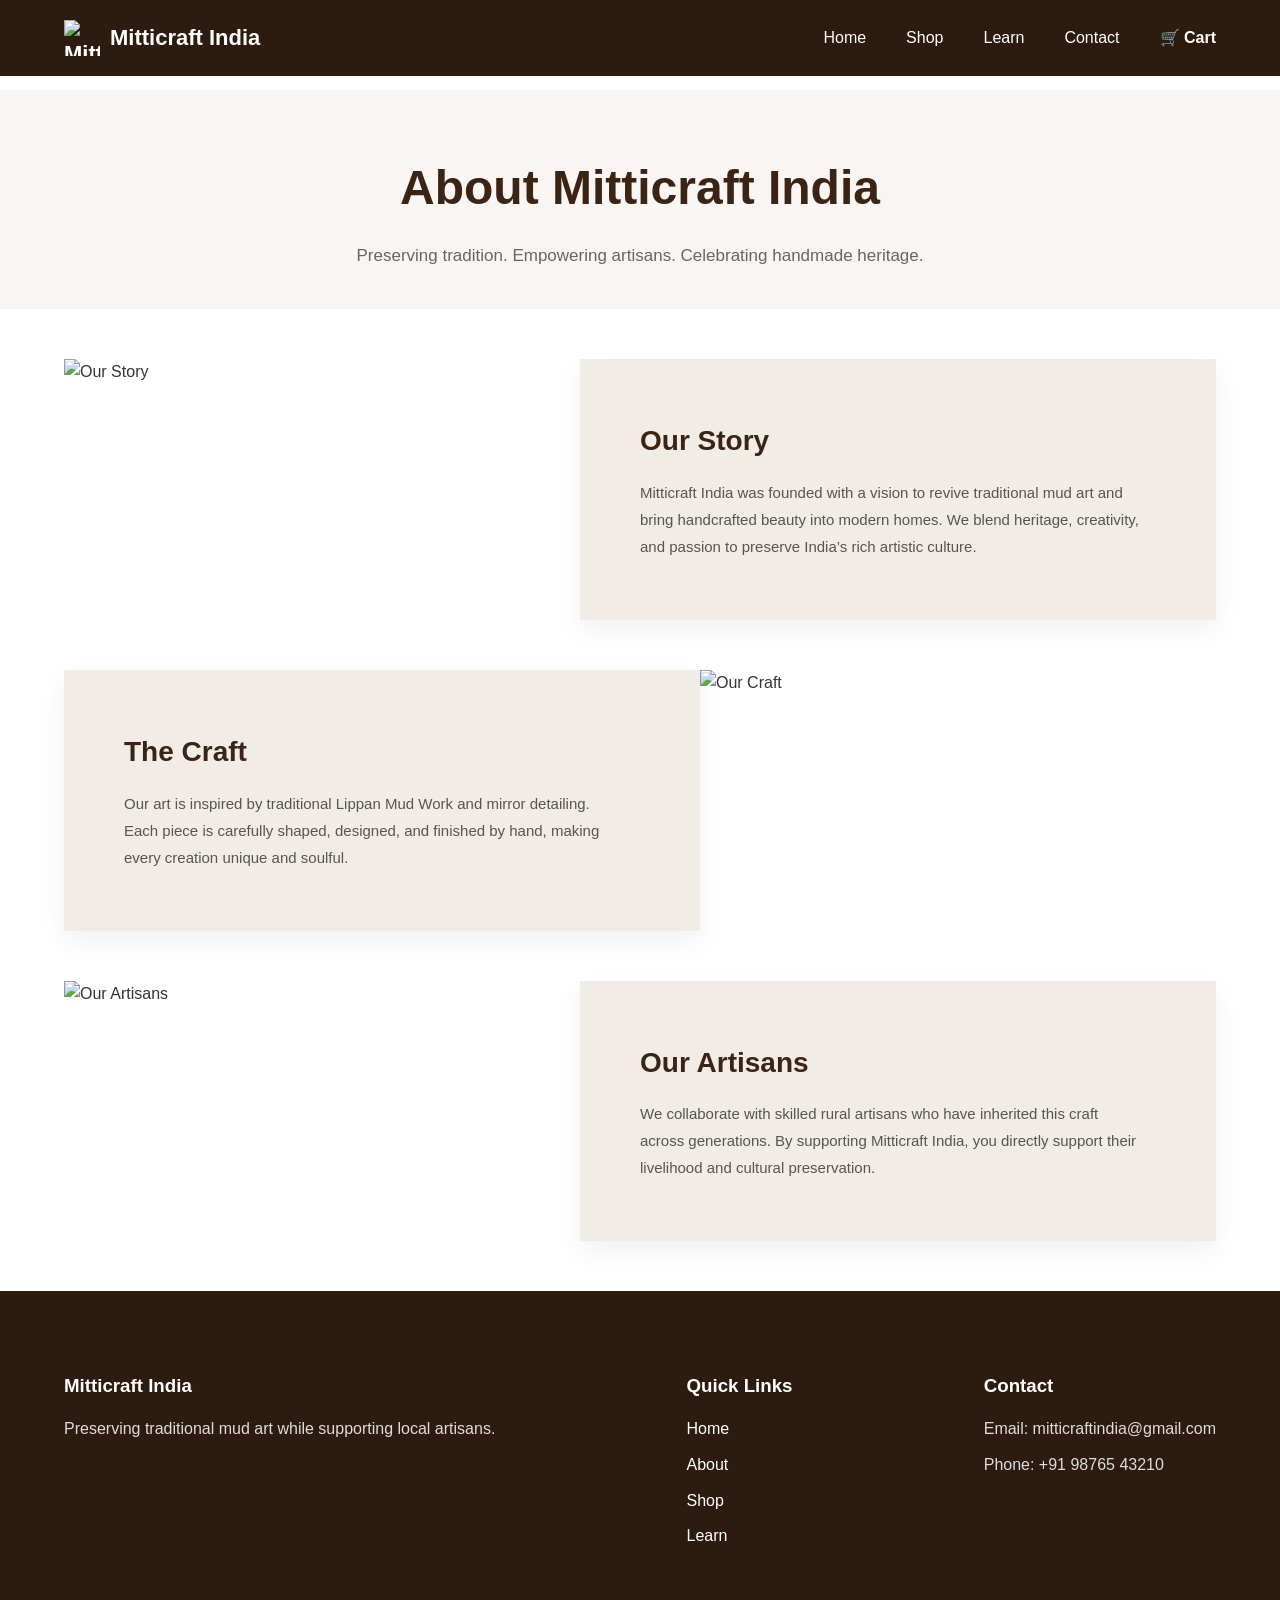
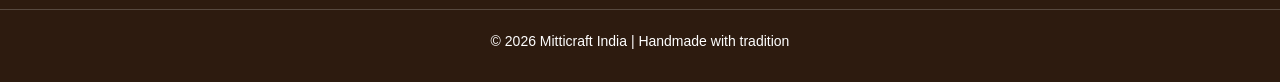
==== about.html @ b3fbde9b "Add files via upload" ====
<!DOCTYPE html>
<html lang="en">
<head>
<meta charset="UTF-8">
<meta name="viewport" content="width=device-width, initial-scale=1.0">
<title>Shop | Mitticraft India</title>
<link rel="stylesheet" href="style.css">

</head>

<body class="about-page">

    <!-- HEADER -->
    <header class="header">
        <div class="container nav-container">
    
            <a href="index.html" class="logo">
                <img src="images/logo.png" alt="Mitticraft Logo">
                Mitticraft India
            </a>
    
            <nav class="nav">
                <a href="index.html">Home</a>
                <a href="shop.html">Shop</a>
                <a href="learn.html">Learn</a>
                <a href="contact.html">Contact</a>
                <a href="cart.html">🛒 Cart</a>
            </nav>
    
        </div>
    </header>

<section class="about-hero">
    <h1>About Mitticraft India</h1>
    <p>Preserving tradition. Empowering artisans. Celebrating handmade heritage.</p>
</section>

<section class="about-zigzag">

    <!-- Our Story -->
    <div class="zigzag-row">
        <div class="zigzag-image">
            <img src="images/Our Story.png" alt="Our Story">
        </div>
        <div class="zigzag-content">
            <h2>Our Story</h2>
            <p>
                Mitticraft India was founded with a vision to revive traditional mud art
                and bring handcrafted beauty into modern homes. We blend heritage,
                creativity, and passion to preserve India’s rich artistic culture.
            </p>
        </div>
    </div>

    <!-- The Craft -->
    <div class="zigzag-row reverse">
        <div class="zigzag-image">
            <img src="images/Our Craft.png" alt="Our Craft">
        </div>
        <div class="zigzag-content">
            <h2>The Craft</h2>
            <p>
                Our art is inspired by traditional Lippan Mud Work and mirror detailing.
                Each piece is carefully shaped, designed, and finished by hand,
                making every creation unique and soulful.
            </p>
        </div>
    </div>

   <!-- Our Artisans -->
<div class="zigzag-row">
    <div class="zigzag-image">
        <img src="images/Our Artisans.png" alt="Our Artisans">
    </div>
    <div class="zigzag-content">
        <h2>Our Artisans</h2>
        <p>
            We collaborate with skilled rural artisans who have inherited
            this craft across generations. By supporting Mitticraft India,
            you directly support their livelihood and cultural preservation.
        </p>
    </div>
</div>

</section>

 <!-- ================= FOOTER ================= -->
 <footer class="footer">
    <div class="container footer-container">

        <div class="footer-column">
            <h3>Mitticraft India</h3>
            <p>Preserving traditional mud art while supporting local artisans.</p>
        </div>

        <div class="footer-column">
            <h3>Quick Links</h3>
            <ul>
                <li><a href="index.html">Home</a></li>
                <li><a href="about.html">About</a></li>
                <li><a href="shop.html">Shop</a></li>
                <li><a href="learn.html">Learn</a></li>
            </ul>
        </div>

        <div class="footer-column">
            <h3>Contact</h3>
            <p>Email: mitticraftindia@gmail.com</p>
            <p>Phone: +91 98765 43210</p>
        </div>

    </div>

    <div class="footer-bottom">
        © 2026 Mitticraft India | Handmade with tradition
    </div>
</footer>


<script src="script.js"></script>

</body>
</html>
---- style.css ----
/* ============================= */
/* ===== GLOBAL RESET ===== */
/* ============================= */

* {
    margin: 0;
    padding: 0;
    box-sizing: border-box;
}

html {
    scroll-behavior: smooth;
}

body {
    font-family: 'Segoe UI', sans-serif;
    line-height: 1.6;
    color: #333;
    background: #ffffff;
}

.container {
    width: 90%;
    max-width: 1200px;
    margin: auto;
}


/* ============================= */
/* ===== HEADER ===== */
/* ============================= */

.header {
    position: fixed;
    top: 0;
    width: 100%;
    z-index: 1000;
    padding: 20px 0;
    transition: all 0.3s ease;
    background: transparent;
}

.header.scrolled {
    background: #2d1b0f;
    box-shadow: 0 4px 15px rgba(0,0,0,0.15);
}

.nav-container {
    display: flex;
    justify-content: space-between;
    align-items: center;
}

.logo {
    color: #ffffff;
    text-decoration: none;
    transition: 0.3s ease;
}

.nav a {
    color: #ffffff;
    text-decoration: none;
    transition: 0.3s ease;
}

.nav a:hover {
    color: #d4a373;
}

/* ===== LOGO IMAGE + TEXT ===== */

.logo {
    display: flex;
    align-items: center;
    gap: 10px;
    font-size: 22px;
    font-weight: 600;
    color: #ffffff;
    text-decoration: none;
}

.logo img {
    width: 36px;
    height: 36px;
    object-fit: contain;
}

/* ============================= */
/* ===== FULLSCREEN HERO ===== */
/* ============================= */

.hero {
    position: relative;
    height: 100vh;
    width: 100%;
    overflow: hidden;
    display: flex;
    align-items: center;
    justify-content: center;   /* centers horizontally */
    text-align: center;        /* centers text */
    color: #fff;
    z-index: 0;
}

/* Slideshow container */
.slideshow {
    position: absolute;
    top: 0;
    left: 0;
    width: 100%;
    height: 100%;
    z-index: 0;
}

/* Each slide */
.slide {
    position: absolute;
    top: 0;
    left: 0;
    width: 100%;
    height: 100%;
    background-size: cover;
    background-position: center;
    background-repeat: no-repeat;
    opacity: 0;
    transform: scale(1);
    transition: opacity 1.2s ease-in-out, transform 6s ease-in-out;
    z-index: 0;
}

/* Active slide */
.slide.active {
    opacity: 1;
    transform: scale(1.08);   /* subtle cinematic zoom */
}

/* Dark overlay */
.hero::after {
    content: "";
    position: absolute;
    top: 0;
    left: 0;
    width: 100%;
    height: 100%;
    background: rgba(0,0,0,0.45);
    z-index: 1;
}

/* Hero content above everything */
.hero-content {
    position: relative;
    z-index: 2;
    max-width: 750px;
    padding: 0 20px;
}

.hero h1 {
    font-size: 60px;
    margin-bottom: 25px;
    line-height: 1.1;
}

.hero p {
    font-size: 18px;
    margin-bottom: 30px;
}

.hero-buttons {
    display: flex;
    justify-content: center;
    gap: 25px;
    flex-wrap: wrap;
}


/* ============================= */
/* ===== BUTTONS ===== */
/* ============================= */

.btn {
    padding: 14px 32px;
    border-radius: 30px;
    font-weight: 600;
    text-decoration: none;
    transition: 0.3s ease;
    display: inline-flex;
    align-items: center;
    justify-content: center;
    white-space: nowrap;
    cursor: pointer;
}

.primary {
    background: #d4a373;
    color: #ffffff;
    border: none;
}

.primary:hover {
    background: #b5835a;
}

.secondary {
    background: transparent;
    border: 2px solid #ffffff;
    color: #ffffff;
}

.secondary:hover {
    background: #ffffff;
    color: #000000;
}


/* ============================= */
/* ===== ABOUT ===== */
/* ============================= */

.about {
    padding: 120px 0;
    background: #f8f5f0;
}

.about-container {
    display: flex;
    align-items: center;
    justify-content: space-between;
    gap: 60px;
}

.about-text h2 {
    font-size: 36px;
    margin-bottom: 20px;
    color: #2d1b0f;
}

.about-text p {
    margin-bottom: 20px;
    color: #555;
}

.about-image img {
    width: 300px;
}


/* ============================= */
/* ===== TESTIMONIALS ===== */
/* ============================= */

.testimonials {
    padding: 100px 20px;
    text-align: center;
}

.testimonial-slider {
    overflow: hidden;
    max-width: 600px;
    margin: auto;
}

.testimonial-track {
    display: flex;
    transition: transform 0.6s ease-in-out;
}

.testimonial-card {
    min-width: 100%;
    background: #f8f5f0;
    padding: 40px 30px;
    border-radius: 15px;
    box-shadow: 0 8px 20px rgba(0,0,0,0.05);
}

.testimonial-dots {
    margin-top: 25px;
}

.dot {
    height: 10px;
    width: 10px;
    margin: 0 5px;
    background-color: #ccc;
    display: inline-block;
    border-radius: 50%;
    cursor: pointer;
}

.dot.active {
    background-color: #d4a373;
}


/* ============================= */
/* ===== FOOTER ===== */
/* ============================= */

.footer {
    background: #2d1b0f;
    color: #ffffff;
    padding: 80px 0 30px;
}

.footer-container {
    display: flex;
    justify-content: space-between;
    gap: 60px;
    flex-wrap: wrap;
}

.footer-column h3 {
    margin-bottom: 15px;
}

.footer-column p {
    margin-bottom: 10px;
    color: #ddd;
}

.footer-column ul {
    list-style: none;
}

.footer-column ul li {
    margin-bottom: 10px;
}

.footer-column ul li a {
    color: #ffffff;
    text-decoration: none;
}

.footer-column ul li a:hover {
    color: #d4a373;
}

.footer-bottom {
    text-align: center;
    margin-top: 50px;
    padding-top: 20px;
    border-top: 1px solid rgba(255,255,255,0.2);
    font-size: 14px;
}


/* ============================= */
/* ===== RESPONSIVE ===== */
/* ============================= */

@media (max-width: 900px) {

    .hero h1 {
        font-size: 38px;
    }

    .about-container {
        flex-direction: column;
        text-align: center;
    }

    .footer-container {
        flex-direction: column;
        gap: 40px;
    }
}

/* ============================= */
/* ===== SHOP SECTION ===== */
/* ============================= */

.shop-section {
    padding: 140px 0 100px; /* top extra because header is fixed */
    background: #f8f5f0;
}

.shop-heading {
    text-align: center;
    font-size: 36px;
    margin-bottom: 50px;
    color: #2d1b0f;
}

/* Card Layout */
.card-container {
    display: grid;
    grid-template-columns: repeat(auto-fit, minmax(260px, 1fr));
    gap: 30px;
}

/* Individual Card */
.card {
    background: #ffffff;
    padding: 20px;
    border-radius: 15px;
    text-align: center;
    box-shadow: 0 8px 20px rgba(0,0,0,0.08);
    transition: transform 0.3s ease;
}

.card:hover {
    transform: translateY(-8px);
}

/* Card Image */
.card img {
    width: 100%;
    height: 250px;
    object-fit: cover;
    border-radius: 10px;
    margin-bottom: 15px;
}

.card h3 {
    margin-bottom: 10px;
    color: #2d1b0f;
}

.card p {
    margin-bottom: 15px;
    color: #555;
}

/* ============================= */
/* ===== SHOP PAGE HEADER FIX ===== */
/* ============================= */

.shop-page .header {
    position: relative;   /* Remove fixed */
    background: #2d1b0f;  /* Solid background */
    padding: 15px 0;
}

.shop-page .shop-section {
    padding: 40px 0 100px;
}

.shop-heading {
    margin-bottom: 40px;
}
.why-learn {
    display: grid;
    grid-template-columns: 1fr 1fr;  /* 2 columns fixed */
    gap: 30px;
    margin-top: 40px;
}

/* ============================= */
/* ===== LEARN PAGE FIX ===== */
/* ============================= */

.learn-page .header {
    position: relative;     /* remove fixed */
    background: #2d1b0f;     /* solid background */
    padding: 15px 0;
}

.learn-page .learn-hero {
    padding: 80px 0;
    text-align: center;
}

.learn-page .learn-hero-content {
    max-width: 800px;
    margin: auto;
}

.learn-page .learn-benefits {
    padding: 80px 0;
    background: #f8f5f0;
}

.learn-page .benefit-grid {
    display: grid;
    grid-template-columns: repeat(auto-fit, minmax(250px, 1fr));
    gap: 30px;
    margin-top: 40px;
}

.learn-page .benefit-card {
    background: #ffffff;
    padding: 30px;
    border-radius: 15px;
    text-align: center;
    box-shadow: 0 8px 20px rgba(0,0,0,0.05);
}

.learn-page .video-section {
    padding: 80px 0;
    text-align: center;
}

.learn-page .video-container {
    max-width: 900px;
    margin: 40px auto 0 auto;
}

/* ============================= */
/* ===== LEARN HERO FIX ===== */
/* ============================= */

.learn-page .learn-hero {
    padding: 120px 0 100px;
    background: #f8f5f0;
    text-align: center;
    display: flex;
    align-items: center;
    justify-content: center;
}

.learn-page .learn-hero h1 {
    font-size: 42px;
    margin-bottom: 20px;
    color: #2d1b0f;
}

.learn-page .learn-hero p {
    font-size: 18px;
    margin-bottom: 30px;
    color: #555;
}

.learn-page .learn-hero .btn {
    margin-top: 10px;
}

/* ============================= */
/* ===== WORKSHOP PAGE HEADER FIX ===== */
/* ============================= */

.workshop-page .header {
    background: #2d1b0f;   /* Same dark background as shop */
}

/* ============================= */
/* ===== WORKSHOP DETAILS FIX ===== */
/* ============================= */

.workshop-page .workshop-details {
    display: flex;
    justify-content: center;
    align-items: center;
    padding: 40px 0 60px;   /* removed top padding */
}

.workshop-page .details-box {
    width: 100%;
    max-width: 360px;     /* smaller size */
    margin: 0 auto;       /* forces perfect center */
    padding: 20px 18px;
    border-radius: 14px;
    box-shadow: 0 6px 18px rgba(0,0,0,0.08);
    background: #ffffff;
}

/* Align each row properly */

.workshop-page .details-box p {
    display: flex;
    justify-content: flex-start;
    align-items: flex-start;
    gap: 8px;
    font-size: 15px;
    line-height: 1.6;
    margin-bottom: 14px;
}

/* Align all labels perfectly */
.workshop-page .details-box strong {
    min-width: 140px;   /* fixed label width */
    display: inline-block;
}

.workshop-page .details-box strong {
    width: 120px;              /* keeps labels aligned */
}

.workshop-page .details-box .btn {
    display: block;
    width: 100%;
    text-align: center;
    margin-top: 25px;
    padding: 14px 0;
    font-size: 16px;
}

/* ============================= */
/* ===== WORKSHOP HERO FIX ===== */
/* ============================= */



/* Make all cards equal height */
.card-container {
    display: flex;
    flex-wrap: wrap;
    justify-content: center;
    gap: 30px;
}

/* Important Fix */
.card {
    width: 280px;
    display: flex;
    flex-direction: column;
    background: #f8f8f8;
    padding: 20px;
    border-radius: 20px;
}

/* Push button to bottom */
.btn-group {
    margin-top: auto;
    display: flex;
    flex-direction: column;
    gap: 10px;
}

/* ================= PERFECT LEARN HERO ALIGNMENT ================= */

.learn-hero {
    display: flex;
    justify-content: center;
    align-items: center;
    text-align: center;
    min-height: 90vh;
    padding: 0 20px;
}

.learn-hero-content {
    max-width: 1200px;
}

.learn-hero-content h1 {
    font-size: 52px;
}

.learn-hero-content p {
    max-width: 900px;   /* increased width */
    margin: 0 auto 30px;
    font-size: 18px;
    line-height: 1.8;
    text-align: center;
}

.learn-hero-content .btn {
    margin-top: 10px;   /* smaller gap */
}

@media (min-width: 1200px) {
    .learn-hero-content h1 {
        white-space: nowrap;
        font-size: 50px;
    }
}

/* ===== WORKSHOP HERO ===== */
.workshop-page .workshop-hero {
    padding: 90px 20px 20px;   /* reduced bottom padding */
    background: #e9e4df;
    text-align: center;
}

.workshop-hero-content h1 {
    font-family: 'Cormorant Garamond', serif;
    font-size: 44px;
    font-weight: 600;
    letter-spacing: 1px;
    color: #2d1b0f;
    margin-bottom: 20px;
}

.workshop-hero-content p {
    font-family: 'Cormorant Garamond', serif;
    font-size: 18px;
    font-weight: 500;
    max-width: 650px;       /* controls line width */
    margin: 0 auto;         /* perfect center alignment */
    line-height: 1.9;       /* elegant spacing */
    color: #5c4a3f;
}

/* ===== NAVBAR SPACING ===== */

.header .nav {
    display: flex;
    align-items: center;
    gap: 40px;
}

.header .nav a:last-child {
    margin-left: auto;
    font-weight: 600;
}

/* ============================= */
/* ===== SHOP PRODUCT UPGRADE ===== */
/* ============================= */

.price {
    font-size: 18px;
    font-weight: 600;
    color: #2d1b0f;
    margin: 8px 0 12px;
}

.quantity-box {
    display: flex;
    justify-content: center;
    align-items: center;
    gap: 12px;
    margin-bottom: 15px;
}

.quantity-box button {
    width: 32px;
    height: 32px;
    border: none;
    border-radius: 6px;
    background: #d4a373;
    color: white;
    font-size: 18px;
    cursor: pointer;
    transition: 0.3s ease;
}

.quantity-box button:hover {
    background: #b5835a;
}

.qty {
    font-weight: 600;
    font-size: 16px;
}

.btn-group {
    display: flex;
    flex-direction: column;
    gap: 10px;
}

.add-cart {
    background: #ff9f00;
    color: white;
    border: none;
}

.buy-now {
    background: #fb641b;
    color: white;
    border: none;
}

.add-cart:hover,
.buy-now:hover {
    opacity: 0.9;
}

/* ============================= */
/* ===== CART PAGE ===== */
/* ============================= */

.cart-page {
    padding: 60px 0 80px;   /* spacing below fixed header */
    background: #f8f5f0;
}

.cart-container {
    background: #ffffff;
    padding: 30px;
    border-radius: 15px;
    box-shadow: 0 8px 20px rgba(0,0,0,0.08);
}

.cart-page .header {
    position: relative;
    background: #2d1b0f;
    padding: 15px 0;
}

/* Align image + details */
.cart-item {
    display: flex;
    align-items: center;
    justify-content: space-between;
    padding: 25px 0;
    border-bottom: 1px solid #eee;
}

/* Left Image */
.cart-left img {
    width: 100px;
    height: 100px;
    object-fit: cover;
    border-radius: 10px;
}

/* Middle Section */
.cart-middle {
    flex: 1;
    margin-left: 25px;
}

.cart-middle h3 {
    margin-bottom: 8px;
}

.cart-middle p {
    margin: 4px 0;
    color: #555;
}

/* Right Section */
.cart-right {
    text-align: right;
}

.item-total {
    font-weight: bold;
    font-size: 18px;
    margin-bottom: 10px;
}

.cart-item button {
    padding: 6px 14px;
    border: none;
    background: #8B4513;
    color: white;
    border-radius: 6px;
    cursor: pointer;
}

.cart-item button:hover {
    background: #6a3410;
}

.cart-total {
    text-align: right;
    font-size: 20px;
    font-weight: 600;
    margin-top: 25px;
    color: #2d1b0f;
}

/* ===== CART ACTIONS (Select + Buy) ===== */

.cart-actions {
    display: flex;
    justify-content: space-between;
    align-items: center;
    gap: 25px;                     /* space between items */
    margin: 30px 0 35px;
    padding: 18px 25px;
    background: #ffffff;
    border: 1px solid #eee;
    border-radius: 14px;
    box-shadow: 0 6px 18px rgba(0,0,0,0.05);
}

.cart-actions .select-area {
    display: flex;
    align-items: center;
    gap: 12px;
}

.cart-actions input[type="checkbox"] {
    transform: scale(1.2);
    cursor: pointer;
}

.cart-actions label {
    font-weight: 500;
    cursor: pointer;
}

#proceedToCheckout {
    background-color: #ffd814;
    border: 1px solid #fcd200;
    color: #0f1111;
    padding: 16px 40px;
    font-weight: 700;
    font-size: 16px;
    border-radius: 35px;
    cursor: pointer;
    transition: all 0.2s ease;
}

#proceedToCheckout:hover {
    background-color: #f7ca00;
    transform: translateY(-2px);
}

/* ================= PROFESSIONAL CONTACT SECTION ================= */

.contact-section {
    padding: 80px 0 100px;
    background: #f8f5f2;
}

.contact-container {
    max-width: 1100px;
    margin: 0 auto;
    display: flex;
    justify-content: space-between;
    align-items: flex-start;
    gap: 100px;
}

/* ===== LEFT SIDE ===== */

.contact-info {
    flex: 1;
}

.contact-info h2 {
    font-size: 40px;
    margin-bottom: 25px;
    color: #2d1b0f;
}

.contact-info p {
    margin-bottom: 18px;
    line-height: 1.8;
    color: #555;
}

/* Add spacing between info lines */
.contact-info p strong {
    display: inline-block;
    width: 90px;
    color: #2d1b0f;
}

/* ===== RIGHT SIDE FORM ===== */

.contact-form {
    flex: 1;
    display: flex;
    flex-direction: column;
    gap: 22px;
    background: #ffffff;
    padding: 40px;
    border-radius: 18px;
    box-shadow: 0 10px 30px rgba(0,0,0,0.08);
}

.contact-form input,
.contact-form textarea {
    width: 100%;
    padding: 16px;
    border: 1px solid #ddd;
    border-radius: 10px;
    font-size: 15px;
    transition: 0.3s ease;
}

.contact-form input:focus,
.contact-form textarea:focus {
    outline: none;
    border-color: #d4a373;
    box-shadow: 0 0 0 3px rgba(212,163,115,0.15);
}

.contact-form textarea {
    resize: none;
    min-height: 130px;
}

.contact-form button {
    align-self: flex-start;
    padding: 14px 34px;
    background: #2d1b0f;
    color: #ffffff;
    border: none;
    border-radius: 30px;
    font-size: 15px;
    font-weight: 600;
    cursor: pointer;
    transition: 0.3s ease;
}

.contact-form button:hover {
    background: #4b2e1e;
}

/* ===== MOBILE ===== */

@media (max-width: 900px) {
    .contact-container {
        flex-direction: column;
        gap: 50px;
    }

    .contact-form {
        padding: 30px;
    }
}

/* ============================= */
/* ===== CONTACT PAGE HEADER FIX ===== */
/* ============================= */

.contact-page .header {
    position: relative;      /* remove fixed */
    background: #2d1b0f;     /* solid navbar */
    padding: 15px 0;
}

.contact-page .contact-section {
    padding: 60px 0 100px;   /* remove extra top spacing */
}

/* ============================= */
/* FIX NAVBAR ONLY ON ABOUT PAGE */
/* ============================= */

.about-page .header {
    position: fixed;
    top: 0;
    left: 0;
    width: 100%;
    background: #2d1b0f;   /* ensures visibility */
    z-index: 9999;         /* keeps it above everything */
}


/* ============================= */
/* ===== ABOUT PAGE FIXED NAV === */
/* ============================= */

.about-page {
    padding-top: 90px;   /* prevents navbar overlap */
}


/* HERO SECTION */
.about-hero {
    margin: 0;
    padding: 60px 20px 40px;
    text-align: center;
    background: #f8f5f2;
}

.about-hero h1 {
    font-size: 48px;
    font-weight: 700;
    color: #3b2414;
    margin-bottom: 15px;
}

.about-hero p {
    font-size: 17px;
    color: #666;
    max-width: 650px;
    margin: 0 auto;
}


/* ============================= */
/* PERFECT ZIG-ZAG ALIGNMENT */
/* ============================= */

.about-zigzag {
    width: 100%;
    margin: 0;
}

/* ROW */
.zigzag-row {
    display: flex;
    align-items: stretch;
    justify-content: center;
    min-height: 240px;
    margin: 50px auto;        /* spacing between cards */
    width: 90%;
    max-width: 1200px;
}

/* Reverse */
.zigzag-row.reverse {
    flex-direction: row-reverse;
}

/* IMAGE SIDE */
.zigzag-image {
    flex: 1;
    height: 260px;        /* fixed equal height */
}

.zigzag-image img {
    width: 100%;
    height: 100%;
    object-fit: cover;    /* crops perfectly */
    display: block;
}

/* CONTENT SIDE */
.zigzag-content {
    flex: 1;
    display: flex;
    flex-direction: column;
    justify-content: center;
    padding: 60px;
    background: #f1ece6;      /* soft grey card */
    box-shadow: 0 10px 25px rgba(0,0,0,0.06); /* subtle shadow */
}

/* TEXT */
.zigzag-content h2 {
    font-size: 28px;
    font-weight: 600;
    color: #3b2414;
    margin-bottom: 15px;
}

.zigzag-content p {
    font-size: 15px;
    line-height: 1.8;
    color: #555;
    max-width: 500px;
}

/* MOBILE FIX */
@media (max-width: 900px) {

    .zigzag-row,
    .zigzag-row.reverse {
        flex-direction: column;
        min-height: auto;
    }

    .zigzag-image {
        height: 250px;
    }

    .zigzag-content {
        padding: 40px 25px;
        text-align: center;
        align-items: center;
    }

}
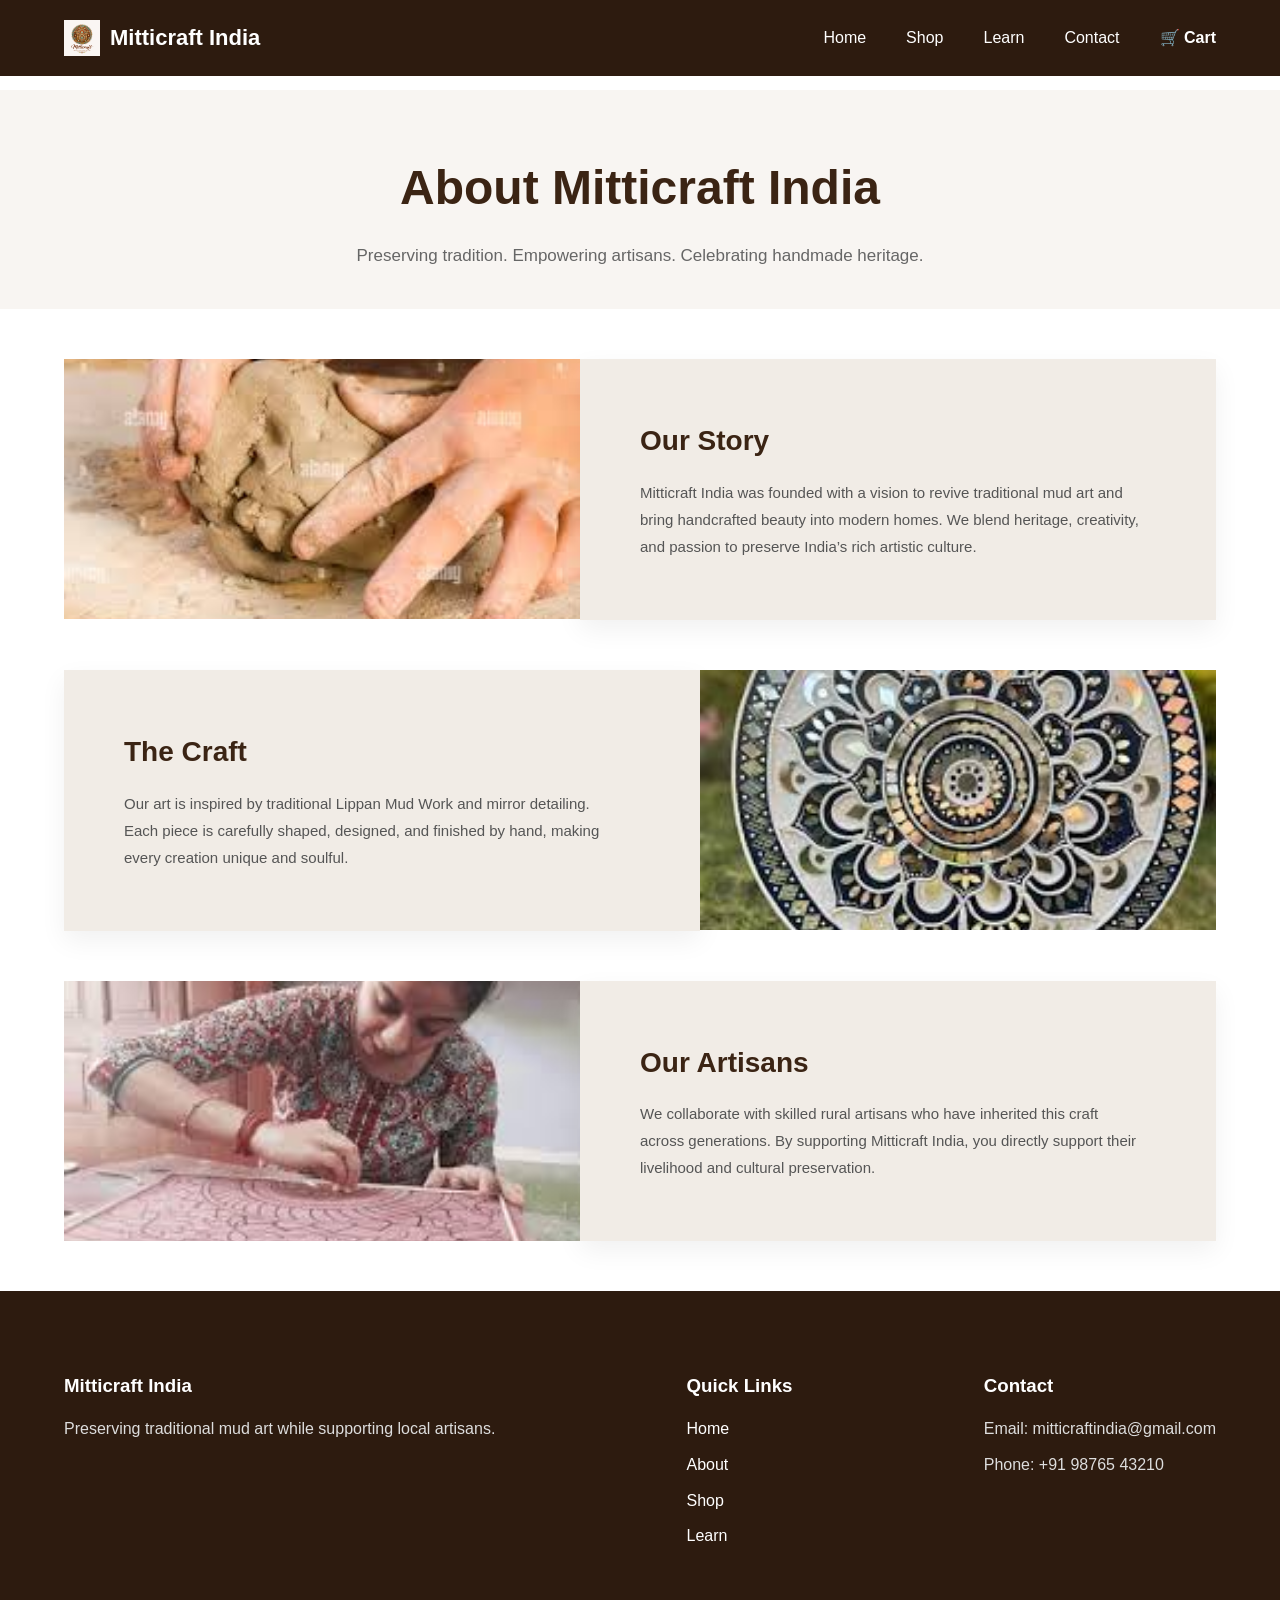
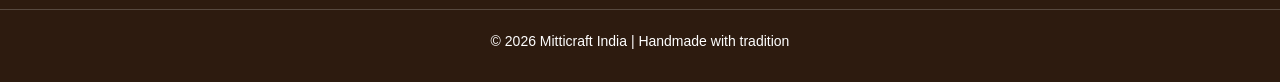
==== commit de2af6c8: "Update about.html" ====
--- a/about.html
+++ b/about.html
@@ -15,7 +15,7 @@
         <div class="container nav-container">
     
             <a href="index.html" class="logo">
-                <img src="images/logo.png" alt="Mitticraft Logo">
+                <img src="Images/Logo.png" alt="Mitticraft Logo">
                 Mitticraft India
             </a>
     
@@ -40,7 +40,7 @@
     <!-- Our Story -->
     <div class="zigzag-row">
         <div class="zigzag-image">
-            <img src="images/Our Story.png" alt="Our Story">
+            <img src="Images/Our Story.png" alt="Our Story">
         </div>
         <div class="zigzag-content">
             <h2>Our Story</h2>
@@ -55,7 +55,7 @@
     <!-- The Craft -->
     <div class="zigzag-row reverse">
         <div class="zigzag-image">
-            <img src="images/Our Craft.png" alt="Our Craft">
+            <img src="Images/Our Craft.png" alt="Our Craft">
         </div>
         <div class="zigzag-content">
             <h2>The Craft</h2>
@@ -70,7 +70,7 @@
    <!-- Our Artisans -->
 <div class="zigzag-row">
     <div class="zigzag-image">
-        <img src="images/Our Artisans.png" alt="Our Artisans">
+        <img src="Images/Our Artisans.png" alt="Our Artisans">
     </div>
     <div class="zigzag-content">
         <h2>Our Artisans</h2>
@@ -120,4 +120,5 @@
 <script src="script.js"></script>
 
 </body>
-</html>+
+</html>
